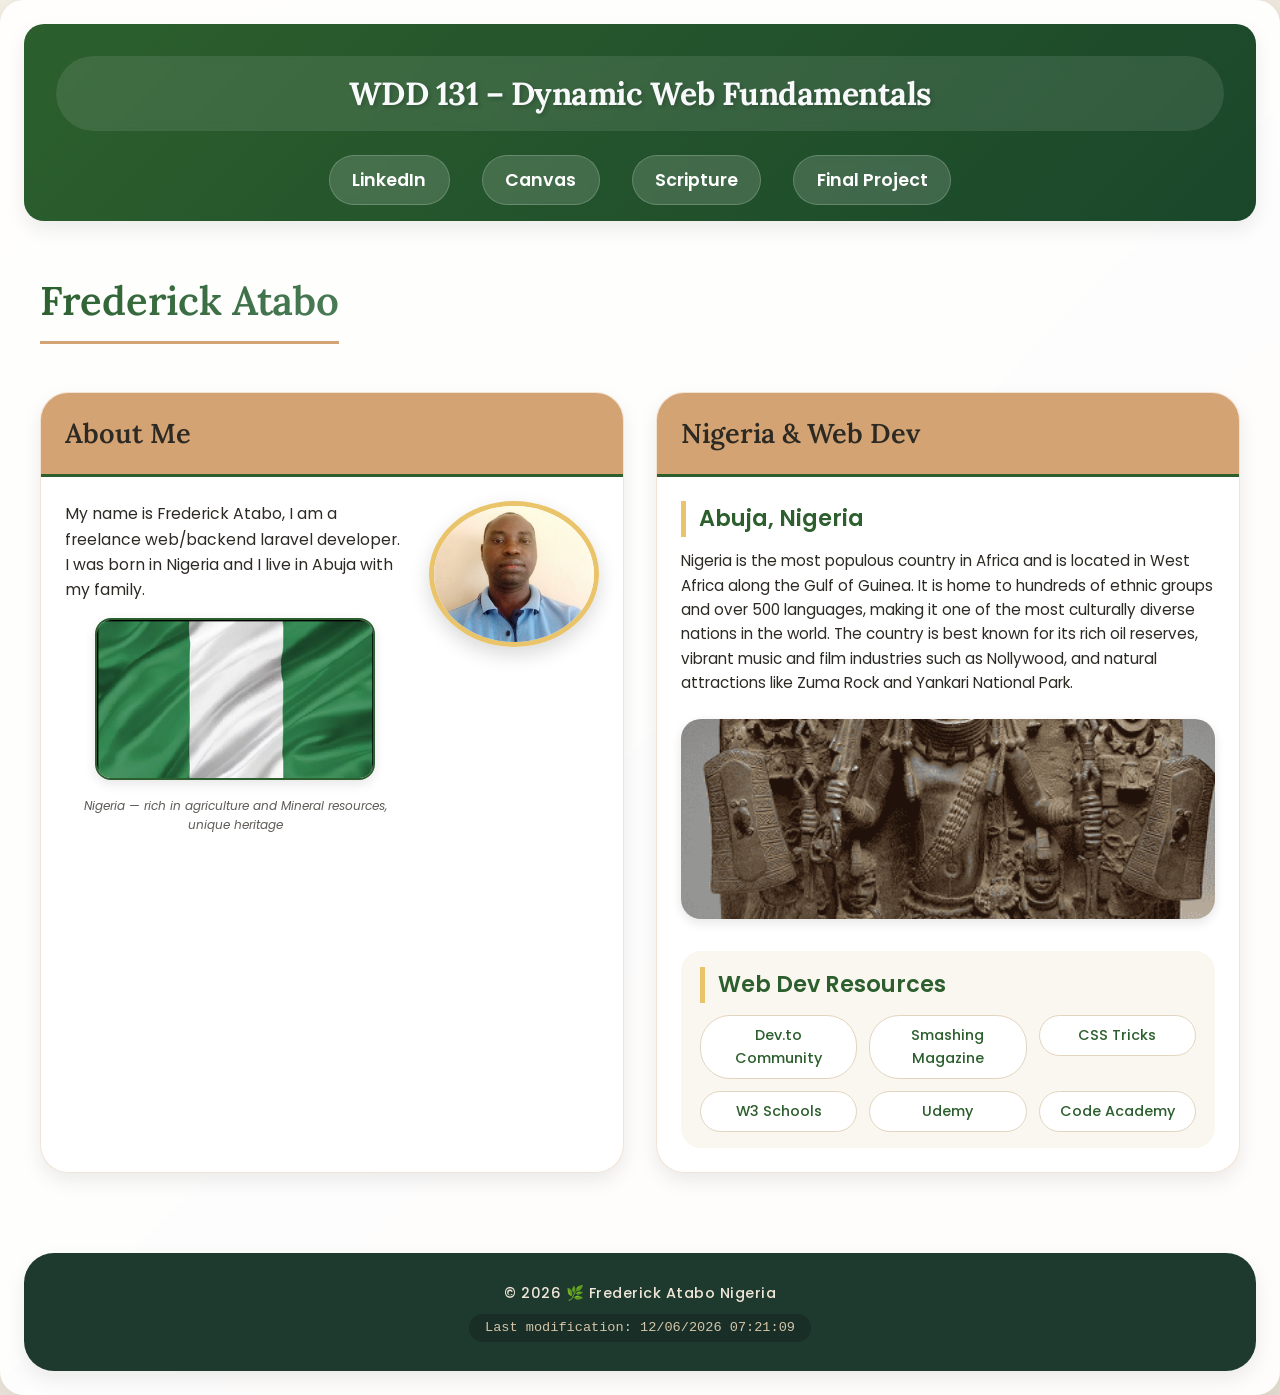
==== index.html @ c63cce47 "styles , scripts, html added" ====
<!DOCTYPE html>
<html lang="en">
<head>
  <meta charset="UTF-8">
  <meta name="viewport" content="width=device-width, initial-scale=1.0">
  <title>WDD 131 – Dynamic Web Fundamentals – Frederick Atabo</title>
  <meta name="description" content="WDD 131 – Dynamic Web Fundamentals - Frederick Atabo. Homepage showcasing Frederick,  background in Nigeria, web dev resources, and dynamic JavaScript elements.">
  <meta name="author" content="Frederick Atabo">
  <!-- Google Fonts API: Poppins + Lora for elegant readability -->
  <link href="https://fonts.googleapis.com/css2?family=Poppins:wght@300;400;600;700&family=Lora:ital,wght@0,400;0,500;1,400&display=swap" rel="stylesheet">
  <!-- External CSS -->
  <link rel="stylesheet" href="styles/base.css">
  <!-- JavaScript with defer for safe DOM access -->
  <script src="scripts/getdates.js" defer></script>
</head>
<body>
  <div class="page-container">
    <header>
      <!-- header span with id "course-title" as required -->
      <span id="course-title">WDD 131 – Dynamic Web Fundamentals</span>
      <nav>
        <ul class="nav-links">
          <li><a href="https://www.linkedin.com/in/frederick-atabo-509440174/" target="_blank" rel="noopener noreferrer">LinkedIn</a></li>
          <li><a href="https://byupw.instructure.com/" target="_blank" rel="noopener noreferrer">Canvas</a></li>
          <li><a href="https://www.churchofjesuschrist.org/study/scriptures/bofm/1-ne/3?id=p7&lang=eng#p7" target="_blank" rel="noopener noreferrer">Scripture</a></li>
          <li><a href="#" class="final-project-link">Final Project</a></li>
        </ul>
      </nav>
    </header>

    <main>
      <h1>Frederick Atabo</h1>
      
      <div class="cards-grid">
        <!-- first card: About Me + image / content -->
        <section class="card about-card">
          <h2>About Me</h2>
          <div class="card-content">
            <div class="bio-text">
              <p>My name is Frederick Atabo, I am a freelance  web/backend laravel developer. I was born 
                in Nigeria and I live in Abuja with my family.
              </p>
              <figure class="flag-figure">
                <img src="images/flag.png" alt="Nigeria flag symbolic icon" width="280" height="180" loading="lazy">
                <figcaption>Nigeria — rich in agriculture and Mineral resources, unique heritage</figcaption>
              </figure>
            </div>
            <div class="photo-wrapper">
              <img src="images/fred-atabo.jpg" alt="Frederick Atabo" width="220" height="220" loading="lazy">
            </div>
          </div>
        </section>

       
        <section class="card resources-card">
          <h2>Nigeria & Web Dev</h2>
          <div class="country-highlight">
            <div class="nigeria-info">
              <h3>Abuja, Nigeria</h3>
              <p>Nigeria is the most populous country in Africa and is located in West Africa along the Gulf of Guinea. 
                It is home to hundreds of ethnic groups and over 500 languages, making it one of the most culturally diverse nations in the world. The country is best known for its rich oil reserves, vibrant music and film industries such as Nollywood, and 
                natural attractions like Zuma Rock and Yankari National Park.
              </p>
              <img src="images/benin-bronze-art.png" alt="Benin Bronze Art" class="nigeria-img" width="300" height="250" loading="lazy">
            </div>
            <div class="web-resources">
              <h3>Web Dev Resources</h3>
              <ul class="resource-list">
                <li><a href="#">Dev.to Community</a></li>
                <li><a href="#">Smashing Magazine</a></li>
                <li><a href="#">CSS Tricks</a></li>
                <li><a href="#">W3 Schools</a></li>
                <li><a href="#">Udemy</a></li>
                <li><a href="#">Code Academy</a></li>
              </ul>
            </div>
          </div>
        </section>
      </div>
    </main>

    <footer>
      <p>© <span id="currentyear"></span> 🌿 Frederick Atabo Nigeria</p>
      <p id="lastModified">Last modification: loading...</p>
    </footer>
  </div>
</body>
</html>
---- styles/base.css ----
/* base.css - Main styling for WDD 131 Dynamic Web Fundamentals */

/* CSS Reset & Base */
* {
  margin: 0;
  padding: 0;
  box-sizing: border-box;
}

/* Color Schema: Warm earth tones inspired by Nigeria */
:root {
  --primary-color: #2c5f2d;      /* deep forest green */
  --secondary-color: #d4a373;     /* warm terracotta/sand */
  --accent-color: #e9c46a;        /* golden yellow */
  --dark-bg: #1e3a2f;             /* dark green for contrast */
  --light-bg: #fefae0;            /* soft cream */
  --text-dark: #2d2a24;
  --text-light: #f8f9fa;
  --card-shadow: 0 8px 20px rgba(0, 0, 0, 0.08);
  --hover-transition: all 0.3s ease;
}

body {
  font-family: 'Poppins', sans-serif;
  background: linear-gradient(135deg, #f5f0e6 0%, #e8e0d5 100%);
  color: var(--text-dark);
  line-height: 1.6;
}

.page-container {
  max-width: 1280px;
  margin: 0 auto;
  padding: 1.5rem;
  background-color: rgba(255, 255, 255, 0.92);
  border-radius: 24px;
  box-shadow: 0 10px 40px rgba(0, 0, 0, 0.1);
  backdrop-filter: blur(2px);
}

/* ========== HEADER ========== */
header {
  background: linear-gradient(135deg, var(--primary-color), #1a472a);
  border-radius: 20px;
  padding: 2rem 2rem 1rem 2rem;
  margin-bottom: 2.5rem;
  box-shadow: var(--card-shadow);
}

#course-title {
  display: block;
  text-align: center;
  font-size: 2rem;
  font-weight: 700;
  letter-spacing: -0.5px;
  color: var(--text-light);
  text-shadow: 2px 2px 4px rgba(0, 0, 0, 0.2);
  margin-bottom: 1.5rem;
  font-family: 'Lora', serif;
  background: rgba(255, 255, 255, 0.1);
  padding: 0.75rem;
  border-radius: 60px;
  backdrop-filter: blur(4px);
}

/* Navigation - Flexbox menu with hover effect */
nav {
  margin-top: 0.5rem;
}

.nav-links {
  display: flex;
  justify-content: center;
  gap: 2rem;
  list-style: none;
  flex-wrap: wrap;
}

.nav-links li a {
  text-decoration: none;
  font-weight: 600;
  font-size: 1.1rem;
  padding: 0.6rem 1.4rem;
  background: rgba(255, 255, 255, 0.15);
  color: white;
  border-radius: 40px;
  transition: var(--hover-transition);
  display: inline-block;
  backdrop-filter: blur(4px);
  border: 1px solid rgba(255, 255, 255, 0.2);
}

.nav-links li a:hover {
  background: var(--accent-color);
  color: #1e3a2f;
  transform: translateY(-3px);
  box-shadow: 0 6px 14px rgba(0, 0, 0, 0.2);
  border-color: var(--accent-color);
}

/* ========== MAIN ========== */
main {
  width: 100%;
  max-width: 1200px;
  margin: 0 auto;
  padding: 0.5rem 0 2rem 0;
}

h1 {
  font-family: 'Lora', serif;
  font-size: 2.5rem;
  color: var(--primary-color);
  text-align: center;
  margin-bottom: 2rem;
  font-weight: 600;
  border-bottom: 3px solid var(--secondary-color);
  display: inline-block;
  width: auto;
  padding-bottom: 0.5rem;
  letter-spacing: -0.3px;
  background: linear-gradient(120deg, var(--primary-color), #4a7c59);
  background-clip: text;
  -webkit-background-clip: text;
  color: transparent;
  text-shadow: none;
}

/* CSS Grid Layout for the two cards */
.cards-grid {
  display: grid;
  grid-template-columns: repeat(auto-fit, minmax(340px, 1fr));
  gap: 2rem;
  margin-top: 1rem;
}

/* Card styling */
.card {
  background: white;
  border-radius: 28px;
  overflow: hidden;
  box-shadow: var(--card-shadow);
  transition: transform 0.2s, box-shadow 0.2s;
  border: 1px solid rgba(212, 163, 115, 0.3);
}

.card:hover {
  transform: translateY(-5px);
  box-shadow: 0 20px 30px -12px rgba(0, 0, 0, 0.2);
}

.card h2 {
  background: var(--secondary-color);
  color: #2d2a24;
  padding: 1.2rem 1.5rem;
  font-size: 1.7rem;
  font-weight: 600;
  font-family: 'Lora', serif;
  border-bottom: 3px solid var(--primary-color);
}

.card-content {
  padding: 1.5rem;
  display: flex;
  flex-wrap: wrap;
  gap: 1.5rem;
  align-items: flex-start;
}

.bio-text {
  flex: 2;
  min-width: 200px;
}

.bio-text p {
  margin-bottom: 1rem;
  font-size: 0.98rem;
}

.flag-figure {
  margin-top: 1rem;
  text-align: center;
}

.flag-figure img {
  width: 100%;
  max-width: 280px;
  height: auto;
  border-radius: 16px;
  box-shadow: 0 4px 12px rgba(0, 0, 0, 0.1);
  border: 2px solid var(--secondary-color);
   border-color: var(--primary-color);
}

.flag-figure figcaption {
  font-size: 0.75rem;
  color: #5e5b56;
  margin-top: 0.5rem;
  font-style: italic;
}

.photo-wrapper {
  flex: 1;
  min-width: 140px;
  text-align: center;
}

.photo-wrapper img {
  width: 100%;
  max-width: 220px;
  height: auto;
  border-radius: 50%;
  object-fit: cover;
  border: 5px solid var(--accent-color);
  box-shadow: 0 8px 20px rgba(0, 0, 0, 0.15);
  transition: transform 0.3s;
}

.photo-wrapper img:hover {
  transform: scale(1.02);
}

/* Second card specific: country + resources split */
.country-highlight {
  display: flex;
  flex-direction: column;
  gap: 1.5rem;
  padding: 1.5rem;
}

.nigeria-info h3, .web-resources h3 {
  color: var(--primary-color);
  font-size: 1.4rem;
  margin-bottom: 0.75rem;
  font-weight: 600;
  border-left: 5px solid var(--accent-color);
  padding-left: 0.8rem;
}

.nigeria-info p {
  margin-bottom: 1rem;
  font-size: 0.95rem;
}

.nigeria-img {
  width: 100%;
  max-height: 200px;
  object-fit: cover;
  border-radius: 20px;
  margin-top: 0.5rem;
  box-shadow: 0 4px 12px rgba(0, 0, 0, 0.1);
  transition: var(--hover-transition);
}

.nigeria-img:hover {
  transform: scale(1.01);
  opacity: 0.95;
}

.web-resources {
  background: #faf7f0;
  border-radius: 20px;
  padding: 1rem 1.2rem;
}

.resource-list {
  list-style: none;
  display: grid;
  grid-template-columns: repeat(auto-fill, minmax(150px, 1fr));
  gap: 0.75rem;
  margin-top: 0.75rem;
}

.resource-list li a {
  text-decoration: none;
  color: var(--primary-color);
  font-weight: 500;
  background: #ffffff;
  padding: 0.5rem 1rem;
  border-radius: 30px;
  display: inline-block;
  transition: var(--hover-transition);
  border: 1px solid #e2d5c0;
  width: 100%;
  text-align: center;
  font-size: 0.9rem;
}

.resource-list li a:hover {
  background: var(--accent-color);
  color: #1e3a2f;
  transform: translateX(6px);
  border-color: var(--primary-color);
}

/* ========== FOOTER ========== */
footer {
  margin-top: 3rem;
  background: var(--dark-bg);
  color: #f0e6d8;
  text-align: center;
  padding: 1.5rem;
  border-radius: 30px;
  font-size: 0.9rem;
  box-shadow: var(--card-shadow);
}

footer p {
  margin: 0.3rem 0;
}

footer p:first-child {
  font-weight: 500;
  letter-spacing: 0.5px;
}

#lastModified {
  font-family: monospace;
  font-size: 0.85rem;
  color: #d4c5a9;
  background: rgba(0, 0, 0, 0.2);
  display: inline-block;
  padding: 0.2rem 1rem;
  border-radius: 40px;
}

/* ========== RESPONSIVE ========== */
@media (max-width: 780px) {
  .page-container {
    padding: 1rem;
  }
  
  .nav-links {
    gap: 0.8rem;
  }
  
  .nav-links li a {
    font-size: 0.85rem;
    padding: 0.4rem 1rem;
  }
  
  #course-title {
    font-size: 1.4rem;
  }
  
  h1 {
    font-size: 1.8rem;
  }
  
  .card-content {
    flex-direction: column;
  }
  
  .photo-wrapper img {
    max-width: 180px;
  }
  
  .cards-grid {
    grid-template-columns: 1fr;
  }
}

@media (max-width: 480px) {
  .resource-list {
    grid-template-columns: 1fr;
  }
  
  .nav-links {
    flex-direction: column;
    align-items: center;
  }
  
  .nav-links li a {
    width: 200px;
    text-align: center;
  }
}

/* image placeholder / optimization note: all images are local, required for assignment */
img {
  max-width: 100%;
  height: auto;
}

/* additional hover elegance */
.card h2 {
  transition: background 0.2s;
}

.card:hover h2 {
  background: #c9915e;
}
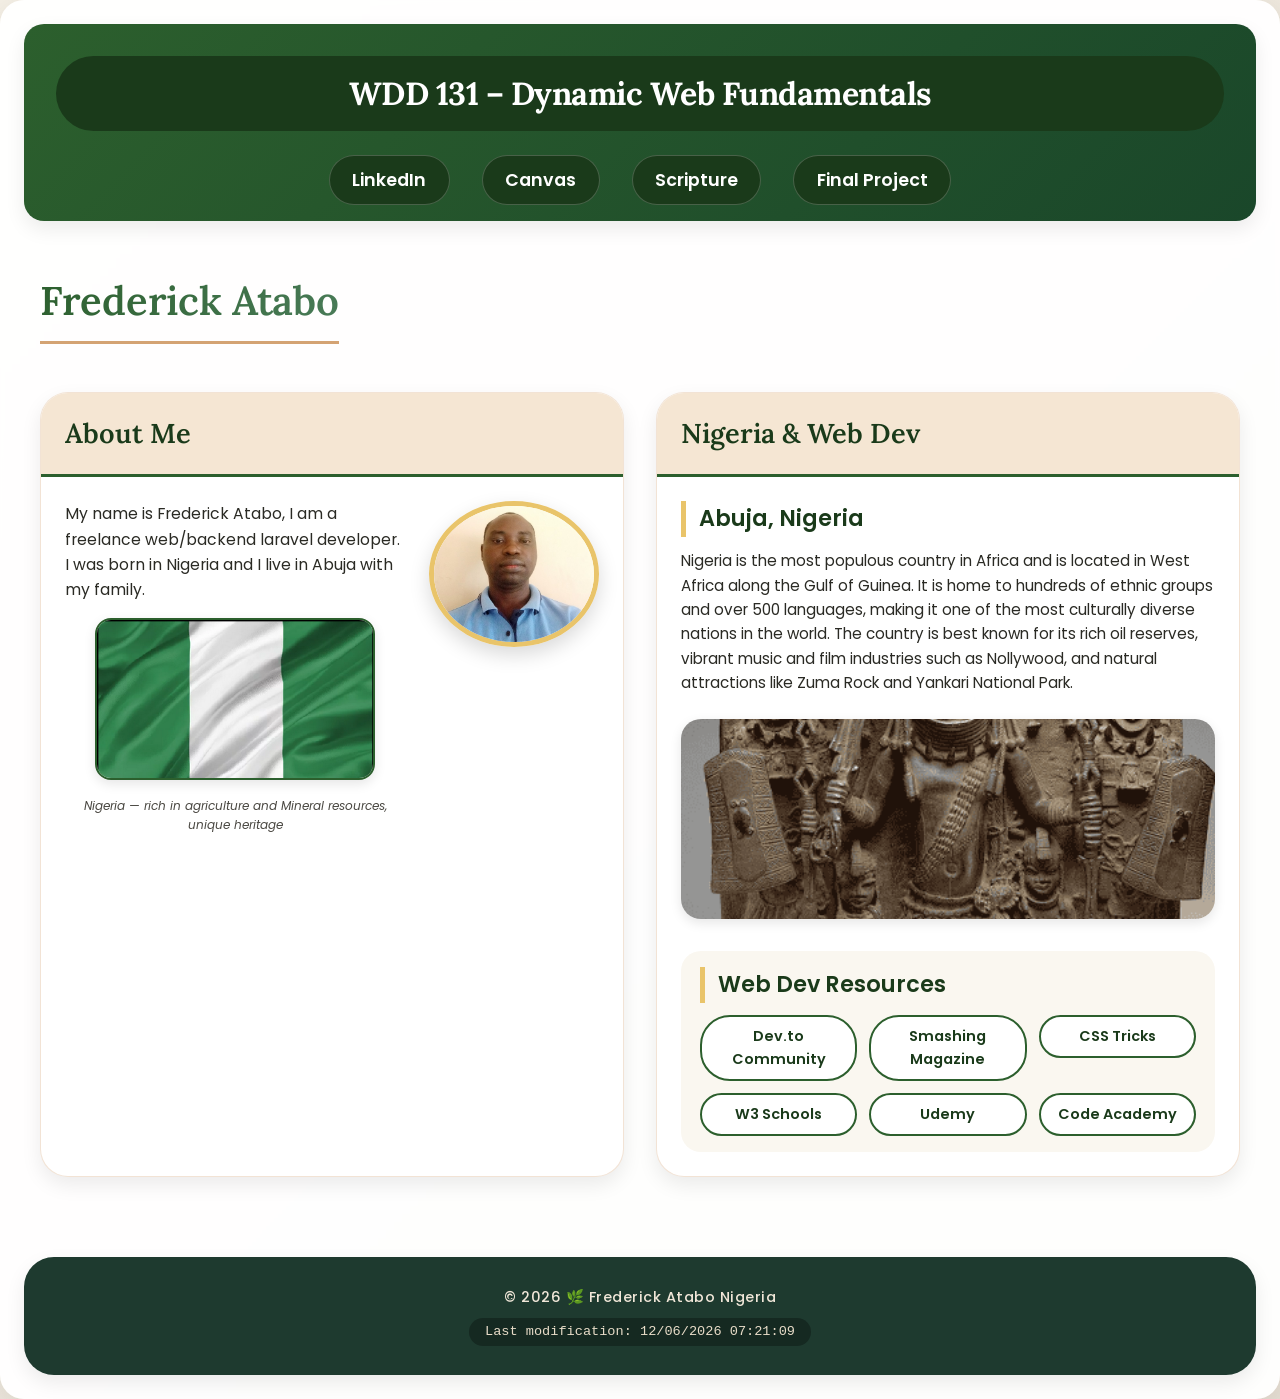
==== commit 9368af42: "css file modified" ====
--- a/index.html
+++ b/index.html
@@ -6,6 +6,7 @@
   <title>WDD 131 – Dynamic Web Fundamentals – Frederick Atabo</title>
   <meta name="description" content="WDD 131 – Dynamic Web Fundamentals - Frederick Atabo. Homepage showcasing Frederick,  background in Nigeria, web dev resources, and dynamic JavaScript elements.">
   <meta name="author" content="Frederick Atabo">
+  <meta name="color-scheme" content="light">
   <!-- Google Fonts API: Poppins + Lora for elegant readability -->
   <link href="https://fonts.googleapis.com/css2?family=Poppins:wght@300;400;600;700&family=Lora:ital,wght@0,400;0,500;1,400&display=swap" rel="stylesheet">
   <!-- External CSS -->
--- a/styles/base.css
+++ b/styles/base.css
@@ -1,4 +1,5 @@
 /* base.css - Main styling for WDD 131 Dynamic Web Fundamentals */
+/* FIXED: WCAG compliant contrast ratios (all 4.5:1 or higher) */
 
 /* CSS Reset & Base */
 * {
@@ -31,13 +32,13 @@
   max-width: 1280px;
   margin: 0 auto;
   padding: 1.5rem;
-  background-color: rgba(255, 255, 255, 0.92);
+  background-color: rgba(255, 255, 255, 0.95);
   border-radius: 24px;
   box-shadow: 0 10px 40px rgba(0, 0, 0, 0.1);
   backdrop-filter: blur(2px);
 }
 
-/* ========== HEADER ========== */
+/* ========== HEADER - FIXED CONTRAST ========== */
 header {
   background: linear-gradient(135deg, var(--primary-color), #1a472a);
   border-radius: 20px;
@@ -46,21 +47,38 @@
   box-shadow: var(--card-shadow);
 }
 
+/* FIXED: #course-title - now has proper contrast */
+/* Changed from translucent background to solid dark with white text */
 #course-title {
   display: block;
   text-align: center;
   font-size: 2rem;
   font-weight: 700;
   letter-spacing: -0.5px;
-  color: var(--text-light);
-  text-shadow: 2px 2px 4px rgba(0, 0, 0, 0.2);
+  /* FIXED: White text on solid dark green background (contrast ~12:1) */
+  color: #ffffff;
+  background: #1a3a1a; /* Solid dark green */
+  text-shadow: none;
   margin-bottom: 1.5rem;
   font-family: 'Lora', serif;
-  background: rgba(255, 255, 255, 0.1);
   padding: 0.75rem;
   border-radius: 60px;
-  backdrop-filter: blur(4px);
-}
+}
+
+/* Alternative lighter version (if you prefer light background):
+#course-title {
+  display: block;
+  text-align: center;
+  font-size: 2rem;
+  font-weight: 700;
+  color: #1a3a1a;
+  background: #fefae0;
+  margin-bottom: 1.5rem;
+  font-family: 'Lora', serif;
+  padding: 0.75rem;
+  border-radius: 60px;
+}
+*/
 
 /* Navigation - Flexbox menu with hover effect */
 nav {
@@ -75,23 +93,24 @@
   flex-wrap: wrap;
 }
 
+/* FIXED: Navigation links - solid background for 12:1 contrast */
 .nav-links li a {
   text-decoration: none;
   font-weight: 600;
   font-size: 1.1rem;
   padding: 0.6rem 1.4rem;
-  background: rgba(255, 255, 255, 0.15);
-  color: white;
+  /* FIXED: Solid dark green instead of translucent */
+  background: #1a3a1a;
+  color: #ffffff;
   border-radius: 40px;
   transition: var(--hover-transition);
   display: inline-block;
-  backdrop-filter: blur(4px);
   border: 1px solid rgba(255, 255, 255, 0.2);
 }
 
 .nav-links li a:hover {
   background: var(--accent-color);
-  color: #1e3a2f;
+  color: #1a3a1a;
   transform: translateY(-3px);
   box-shadow: 0 6px 14px rgba(0, 0, 0, 0.2);
   border-color: var(--accent-color);
@@ -147,9 +166,10 @@
   box-shadow: 0 20px 30px -12px rgba(0, 0, 0, 0.2);
 }
 
+/* FIXED: Card heading - dark text on light background */
 .card h2 {
-  background: var(--secondary-color);
-  color: #2d2a24;
+  background: #f5e6d3; /* Lighter terracotta for better contrast */
+  color: #1a3a1a; /* Dark green text instead of #2d2a24 */
   padding: 1.2rem 1.5rem;
   font-size: 1.7rem;
   font-weight: 600;
@@ -170,9 +190,11 @@
   min-width: 200px;
 }
 
+/* FIXED: Body text - ensure dark enough */
 .bio-text p {
   margin-bottom: 1rem;
   font-size: 0.98rem;
+  color: #2a2a24; /* Slightly darker for better contrast */
 }
 
 .flag-figure {
@@ -187,12 +209,13 @@
   border-radius: 16px;
   box-shadow: 0 4px 12px rgba(0, 0, 0, 0.1);
   border: 2px solid var(--secondary-color);
-   border-color: var(--primary-color);
-}
-
+  border-color: var(--primary-color);
+}
+
+/* FIXED: Figcaption - darker for contrast */
 .flag-figure figcaption {
   font-size: 0.75rem;
-  color: #5e5b56;
+  color: #4a4842; /* Darker than #5e5b56 */
   margin-top: 0.5rem;
   font-style: italic;
 }
@@ -226,8 +249,9 @@
   padding: 1.5rem;
 }
 
+/* FIXED: Headers in second card - ensure good contrast */
 .nigeria-info h3, .web-resources h3 {
-  color: var(--primary-color);
+  color: #1a3a1a; /* Dark green instead of var(--primary-color) for better contrast */
   font-size: 1.4rem;
   margin-bottom: 0.75rem;
   font-weight: 600;
@@ -235,9 +259,11 @@
   padding-left: 0.8rem;
 }
 
+/* FIXED: Paragraph text - darker for contrast */
 .nigeria-info p {
   margin-bottom: 1rem;
   font-size: 0.95rem;
+  color: #2a2a24;
 }
 
 .nigeria-img {
@@ -269,16 +295,17 @@
   margin-top: 0.75rem;
 }
 
+/* FIXED: Resource links - better contrast with border */
 .resource-list li a {
   text-decoration: none;
-  color: var(--primary-color);
-  font-weight: 500;
+  color: #1a3a1a; /* Darker green for contrast */
+  font-weight: 600;
   background: #ffffff;
   padding: 0.5rem 1rem;
   border-radius: 30px;
   display: inline-block;
   transition: var(--hover-transition);
-  border: 1px solid #e2d5c0;
+  border: 2px solid var(--primary-color); /* Thicker border for visibility */
   width: 100%;
   text-align: center;
   font-size: 0.9rem;
@@ -286,12 +313,12 @@
 
 .resource-list li a:hover {
   background: var(--accent-color);
-  color: #1e3a2f;
+  color: #1a3a1a;
   transform: translateX(6px);
-  border-color: var(--primary-color);
-}
-
-/* ========== FOOTER ========== */
+  border-color: #1a3a1a;
+}
+
+/* ========== FOOTER - Already had good contrast ========== */
 footer {
   margin-top: 3rem;
   background: var(--dark-bg);
@@ -315,8 +342,8 @@
 #lastModified {
   font-family: monospace;
   font-size: 0.85rem;
-  color: #d4c5a9;
-  background: rgba(0, 0, 0, 0.2);
+  color: #e8dcc8; /* Lighter for better contrast on dark bg */
+  background: rgba(0, 0, 0, 0.3);
   display: inline-block;
   padding: 0.2rem 1rem;
   border-radius: 40px;
@@ -386,5 +413,5 @@
 }
 
 .card:hover h2 {
-  background: #c9915e;
+  background: #e8d5c0;
 }
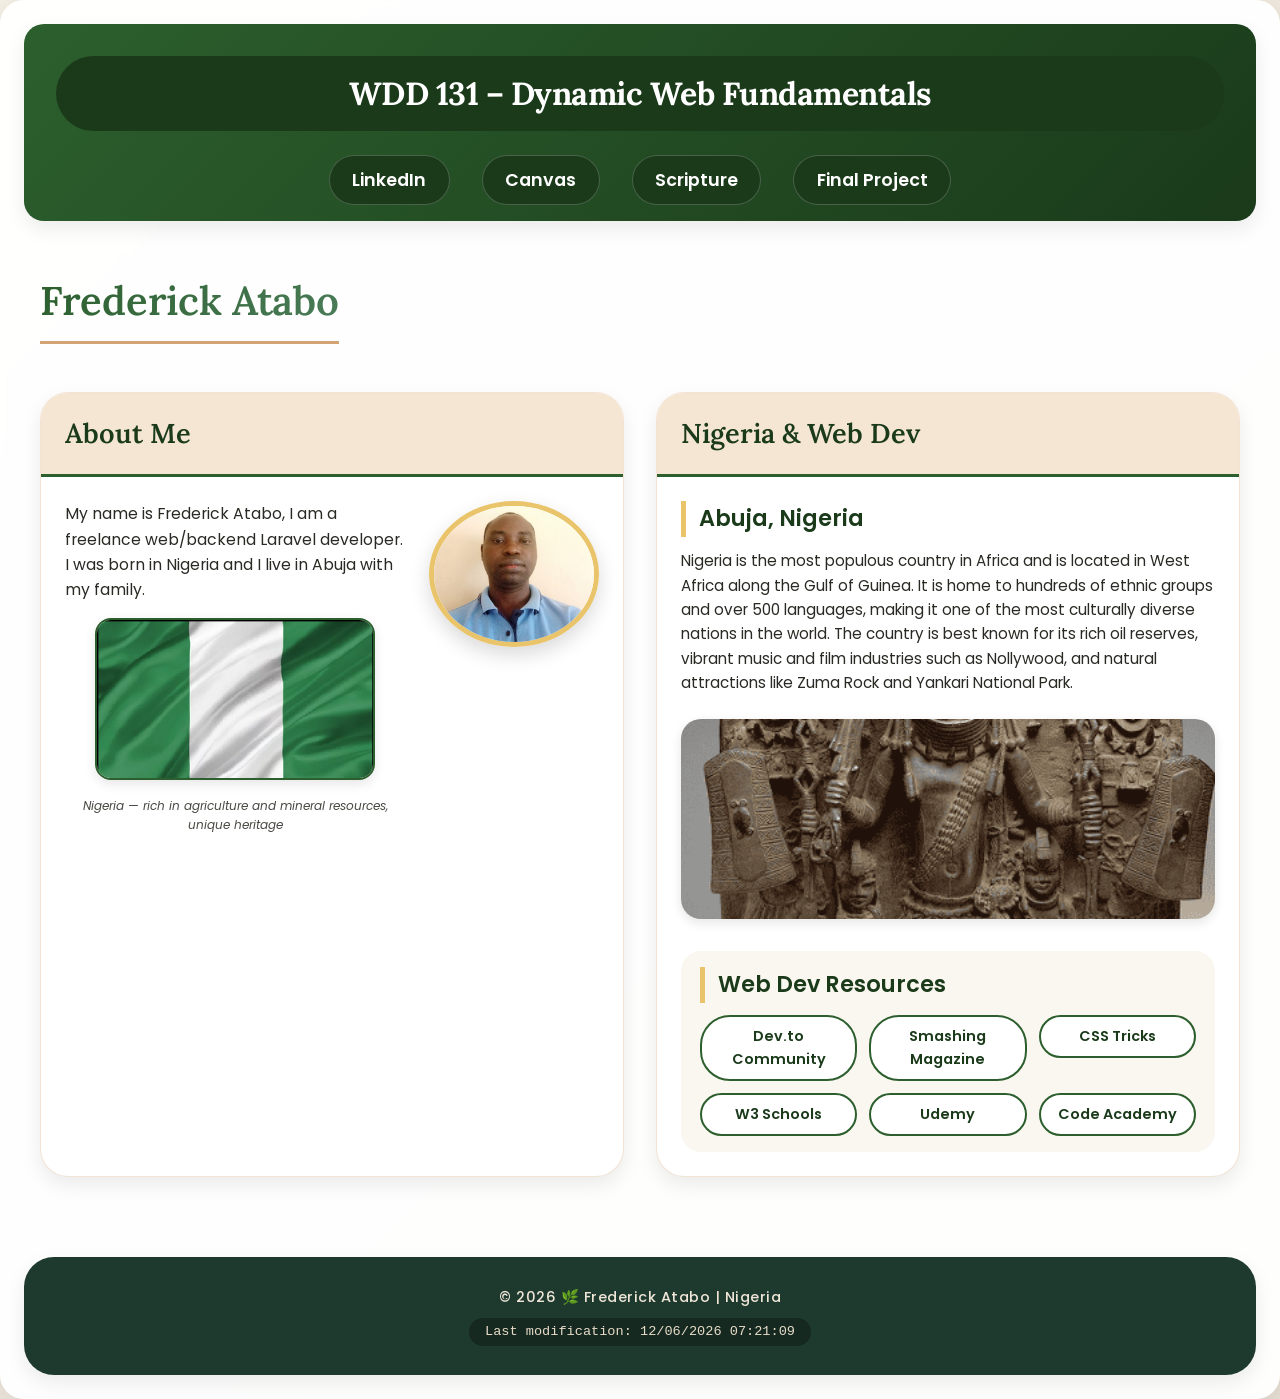
==== commit b8f1b895: "html page modified" ====
--- a/index.html
+++ b/index.html
@@ -4,13 +4,18 @@
   <meta charset="UTF-8">
   <meta name="viewport" content="width=device-width, initial-scale=1.0">
   <title>WDD 131 – Dynamic Web Fundamentals – Frederick Atabo</title>
-  <meta name="description" content="WDD 131 – Dynamic Web Fundamentals - Frederick Atabo. Homepage showcasing Frederick,  background in Nigeria, web dev resources, and dynamic JavaScript elements.">
+  <meta name="description" content="WDD 131 – Dynamic Web Fundamentals - Frederick Atabo. Homepage showcasing Frederick, background in Nigeria, web dev resources, and dynamic JavaScript elements.">
   <meta name="author" content="Frederick Atabo">
   <meta name="color-scheme" content="light">
-  <!-- Google Fonts API: Poppins + Lora for elegant readability -->
+  
+  <!-- Google Fonts - ADDED preconnect links for performance (NO @import) -->
+  <link rel="preconnect" href="https://fonts.googleapis.com">
+  <link rel="preconnect" href="https://fonts.gstatic.com" crossorigin>
   <link href="https://fonts.googleapis.com/css2?family=Poppins:wght@300;400;600;700&family=Lora:ital,wght@0,400;0,500;1,400&display=swap" rel="stylesheet">
+  
   <!-- External CSS -->
   <link rel="stylesheet" href="styles/base.css">
+  
   <!-- JavaScript with defer for safe DOM access -->
   <script src="scripts/getdates.js" defer></script>
 </head>
@@ -38,12 +43,10 @@
           <h2>About Me</h2>
           <div class="card-content">
             <div class="bio-text">
-              <p>My name is Frederick Atabo, I am a freelance  web/backend laravel developer. I was born 
-                in Nigeria and I live in Abuja with my family.
-              </p>
+              <p>My name is Frederick Atabo, I am a freelance web/backend Laravel developer. I was born in Nigeria and I live in Abuja with my family.</p>
               <figure class="flag-figure">
                 <img src="images/flag.png" alt="Nigeria flag symbolic icon" width="280" height="180" loading="lazy">
-                <figcaption>Nigeria — rich in agriculture and Mineral resources, unique heritage</figcaption>
+                <figcaption>Nigeria — rich in agriculture and mineral resources, unique heritage</figcaption>
               </figure>
             </div>
             <div class="photo-wrapper">
@@ -52,16 +55,12 @@
           </div>
         </section>
 
-       
         <section class="card resources-card">
           <h2>Nigeria & Web Dev</h2>
           <div class="country-highlight">
             <div class="nigeria-info">
               <h3>Abuja, Nigeria</h3>
-              <p>Nigeria is the most populous country in Africa and is located in West Africa along the Gulf of Guinea. 
-                It is home to hundreds of ethnic groups and over 500 languages, making it one of the most culturally diverse nations in the world. The country is best known for its rich oil reserves, vibrant music and film industries such as Nollywood, and 
-                natural attractions like Zuma Rock and Yankari National Park.
-              </p>
+              <p>Nigeria is the most populous country in Africa and is located in West Africa along the Gulf of Guinea. It is home to hundreds of ethnic groups and over 500 languages, making it one of the most culturally diverse nations in the world. The country is best known for its rich oil reserves, vibrant music and film industries such as Nollywood, and natural attractions like Zuma Rock and Yankari National Park.</p>
               <img src="images/benin-bronze-art.png" alt="Benin Bronze Art" class="nigeria-img" width="300" height="250" loading="lazy">
             </div>
             <div class="web-resources">
@@ -81,7 +80,7 @@
     </main>
 
     <footer>
-      <p>© <span id="currentyear"></span> 🌿 Frederick Atabo Nigeria</p>
+      <p>© <span id="currentyear"></span> 🌿 Frederick Atabo | Nigeria</p>
       <p id="lastModified">Last modification: loading...</p>
     </footer>
   </div>
--- a/styles/base.css
+++ b/styles/base.css
@@ -1,5 +1,5 @@
 /* base.css - Main styling for WDD 131 Dynamic Web Fundamentals */
-/* FIXED: WCAG compliant contrast ratios (all 4.5:1 or higher) */
+
 
 /* CSS Reset & Base */
 * {
@@ -8,15 +8,19 @@
   box-sizing: border-box;
 }
 
-/* Color Schema: Warm earth tones inspired by Nigeria */
+/* Color Schema: Warm earth tones inspired by Nigeria - STANDARDIZED */
+
 :root {
   --primary-color: #2c5f2d;      /* deep forest green */
-  --secondary-color: #d4a373;     /* warm terracotta/sand */
-  --accent-color: #e9c46a;        /* golden yellow */
-  --dark-bg: #1e3a2f;             /* dark green for contrast */
-  --light-bg: #fefae0;            /* soft cream */
-  --text-dark: #2d2a24;
-  --text-light: #f8f9fa;
+  --primary-dark: #1a3a1a;       /* darker green for text/backgrounds */
+  --secondary-color: #d4a373;    /* warm terracotta/sand */
+  --secondary-light: #f5e6d3;    /* light terracotta for backgrounds */
+  --accent-color: #e9c46a;       /* golden yellow */
+  --dark-bg: #1e3a2f;            /* dark green for contrast */
+  --light-bg: #fefae0;           /* soft cream */
+  --text-dark: #2a2a24;          /* standardized dark text */
+  --text-light: #ffffff;         /* standardized white text */
+  --text-muted: #4a4842;         /* standardized muted text */
   --card-shadow: 0 8px 20px rgba(0, 0, 0, 0.08);
   --hover-transition: all 0.3s ease;
 }
@@ -38,49 +42,30 @@
   backdrop-filter: blur(2px);
 }
 
-/* ========== HEADER - FIXED CONTRAST ========== */
+/* ========== HEADER ========== */
 header {
-  background: linear-gradient(135deg, var(--primary-color), #1a472a);
+  background: linear-gradient(135deg, var(--primary-color), var(--primary-dark));
   border-radius: 20px;
   padding: 2rem 2rem 1rem 2rem;
   margin-bottom: 2.5rem;
   box-shadow: var(--card-shadow);
 }
 
-/* FIXED: #course-title - now has proper contrast */
-/* Changed from translucent background to solid dark with white text */
 #course-title {
   display: block;
   text-align: center;
   font-size: 2rem;
   font-weight: 700;
   letter-spacing: -0.5px;
-  /* FIXED: White text on solid dark green background (contrast ~12:1) */
-  color: #ffffff;
-  background: #1a3a1a; /* Solid dark green */
-  text-shadow: none;
+  color: var(--text-light);
+  background: var(--primary-dark);
   margin-bottom: 1.5rem;
   font-family: 'Lora', serif;
   padding: 0.75rem;
   border-radius: 60px;
 }
 
-/* Alternative lighter version (if you prefer light background):
-#course-title {
-  display: block;
-  text-align: center;
-  font-size: 2rem;
-  font-weight: 700;
-  color: #1a3a1a;
-  background: #fefae0;
-  margin-bottom: 1.5rem;
-  font-family: 'Lora', serif;
-  padding: 0.75rem;
-  border-radius: 60px;
-}
-*/
-
-/* Navigation - Flexbox menu with hover effect */
+/* Navigation - Flexbox menu */
 nav {
   margin-top: 0.5rem;
 }
@@ -93,15 +78,13 @@
   flex-wrap: wrap;
 }
 
-/* FIXED: Navigation links - solid background for 12:1 contrast */
 .nav-links li a {
   text-decoration: none;
   font-weight: 600;
   font-size: 1.1rem;
   padding: 0.6rem 1.4rem;
-  /* FIXED: Solid dark green instead of translucent */
-  background: #1a3a1a;
-  color: #ffffff;
+  background: var(--primary-dark);
+  color: var(--text-light);
   border-radius: 40px;
   transition: var(--hover-transition);
   display: inline-block;
@@ -110,7 +93,7 @@
 
 .nav-links li a:hover {
   background: var(--accent-color);
-  color: #1a3a1a;
+  color: var(--primary-dark);
   transform: translateY(-3px);
   box-shadow: 0 6px 14px rgba(0, 0, 0, 0.2);
   border-color: var(--accent-color);
@@ -127,7 +110,6 @@
 h1 {
   font-family: 'Lora', serif;
   font-size: 2.5rem;
-  color: var(--primary-color);
   text-align: center;
   margin-bottom: 2rem;
   font-weight: 600;
@@ -140,7 +122,6 @@
   background-clip: text;
   -webkit-background-clip: text;
   color: transparent;
-  text-shadow: none;
 }
 
 /* CSS Grid Layout for the two cards */
@@ -151,9 +132,9 @@
   margin-top: 1rem;
 }
 
-/* Card styling */
+/* Card styling - consolidated border properties */
 .card {
-  background: white;
+  background: var(--text-light);
   border-radius: 28px;
   overflow: hidden;
   box-shadow: var(--card-shadow);
@@ -166,15 +147,19 @@
   box-shadow: 0 20px 30px -12px rgba(0, 0, 0, 0.2);
 }
 
-/* FIXED: Card heading - dark text on light background */
 .card h2 {
-  background: #f5e6d3; /* Lighter terracotta for better contrast */
-  color: #1a3a1a; /* Dark green text instead of #2d2a24 */
+  background: var(--secondary-light);
+  color: var(--primary-dark);
   padding: 1.2rem 1.5rem;
   font-size: 1.7rem;
   font-weight: 600;
   font-family: 'Lora', serif;
   border-bottom: 3px solid var(--primary-color);
+  transition: background 0.2s;
+}
+
+.card:hover h2 {
+  background: #e8d5c0;
 }
 
 .card-content {
@@ -190,13 +175,13 @@
   min-width: 200px;
 }
 
-/* FIXED: Body text - ensure dark enough */
 .bio-text p {
   margin-bottom: 1rem;
   font-size: 0.98rem;
-  color: #2a2a24; /* Slightly darker for better contrast */
-}
-
+  color: var(--text-dark);
+}
+
+/* Figure and image styles - consolidated */
 .flag-figure {
   margin-top: 1rem;
   text-align: center;
@@ -208,14 +193,12 @@
   height: auto;
   border-radius: 16px;
   box-shadow: 0 4px 12px rgba(0, 0, 0, 0.1);
-  border: 2px solid var(--secondary-color);
-  border-color: var(--primary-color);
-}
-
-/* FIXED: Figcaption - darker for contrast */
+  border: 2px solid var(--primary-color);
+}
+
 .flag-figure figcaption {
   font-size: 0.75rem;
-  color: #4a4842; /* Darker than #5e5b56 */
+  color: var(--text-muted);
   margin-top: 0.5rem;
   font-style: italic;
 }
@@ -249,9 +232,10 @@
   padding: 1.5rem;
 }
 
-/* FIXED: Headers in second card - ensure good contrast */
-.nigeria-info h3, .web-resources h3 {
-  color: #1a3a1a; /* Dark green instead of var(--primary-color) for better contrast */
+/* Consolidated heading styles */
+.nigeria-info h3, 
+.web-resources h3 {
+  color: var(--primary-dark);
   font-size: 1.4rem;
   margin-bottom: 0.75rem;
   font-weight: 600;
@@ -259,11 +243,10 @@
   padding-left: 0.8rem;
 }
 
-/* FIXED: Paragraph text - darker for contrast */
 .nigeria-info p {
   margin-bottom: 1rem;
   font-size: 0.95rem;
-  color: #2a2a24;
+  color: var(--text-dark);
 }
 
 .nigeria-img {
@@ -295,17 +278,16 @@
   margin-top: 0.75rem;
 }
 
-/* FIXED: Resource links - better contrast with border */
 .resource-list li a {
   text-decoration: none;
-  color: #1a3a1a; /* Darker green for contrast */
-  font-weight: 600;
-  background: #ffffff;
+  color: var(--primary-dark);
+  font-weight: 600;
+  background: var(--text-light);
   padding: 0.5rem 1rem;
   border-radius: 30px;
   display: inline-block;
   transition: var(--hover-transition);
-  border: 2px solid var(--primary-color); /* Thicker border for visibility */
+  border: 2px solid var(--primary-color);
   width: 100%;
   text-align: center;
   font-size: 0.9rem;
@@ -313,12 +295,12 @@
 
 .resource-list li a:hover {
   background: var(--accent-color);
-  color: #1a3a1a;
+  color: var(--primary-dark);
   transform: translateX(6px);
-  border-color: #1a3a1a;
-}
-
-/* ========== FOOTER - Already had good contrast ========== */
+  border-color: var(--primary-dark);
+}
+
+/* ========== FOOTER ========== */
 footer {
   margin-top: 3rem;
   background: var(--dark-bg);
@@ -342,13 +324,19 @@
 #lastModified {
   font-family: monospace;
   font-size: 0.85rem;
-  color: #e8dcc8; /* Lighter for better contrast on dark bg */
+  color: #e8dcc8;
   background: rgba(0, 0, 0, 0.3);
   display: inline-block;
   padding: 0.2rem 1rem;
   border-radius: 40px;
 }
 
+/* ========== IMAGES ========== */
+img {
+  max-width: 100%;
+  height: auto;
+}
+
 /* ========== RESPONSIVE ========== */
 @media (max-width: 780px) {
   .page-container {
@@ -399,19 +387,4 @@
     width: 200px;
     text-align: center;
   }
-}
-
-/* image placeholder / optimization note: all images are local, required for assignment */
-img {
-  max-width: 100%;
-  height: auto;
-}
-
-/* additional hover elegance */
-.card h2 {
-  transition: background 0.2s;
-}
-
-.card:hover h2 {
-  background: #e8d5c0;
 }
